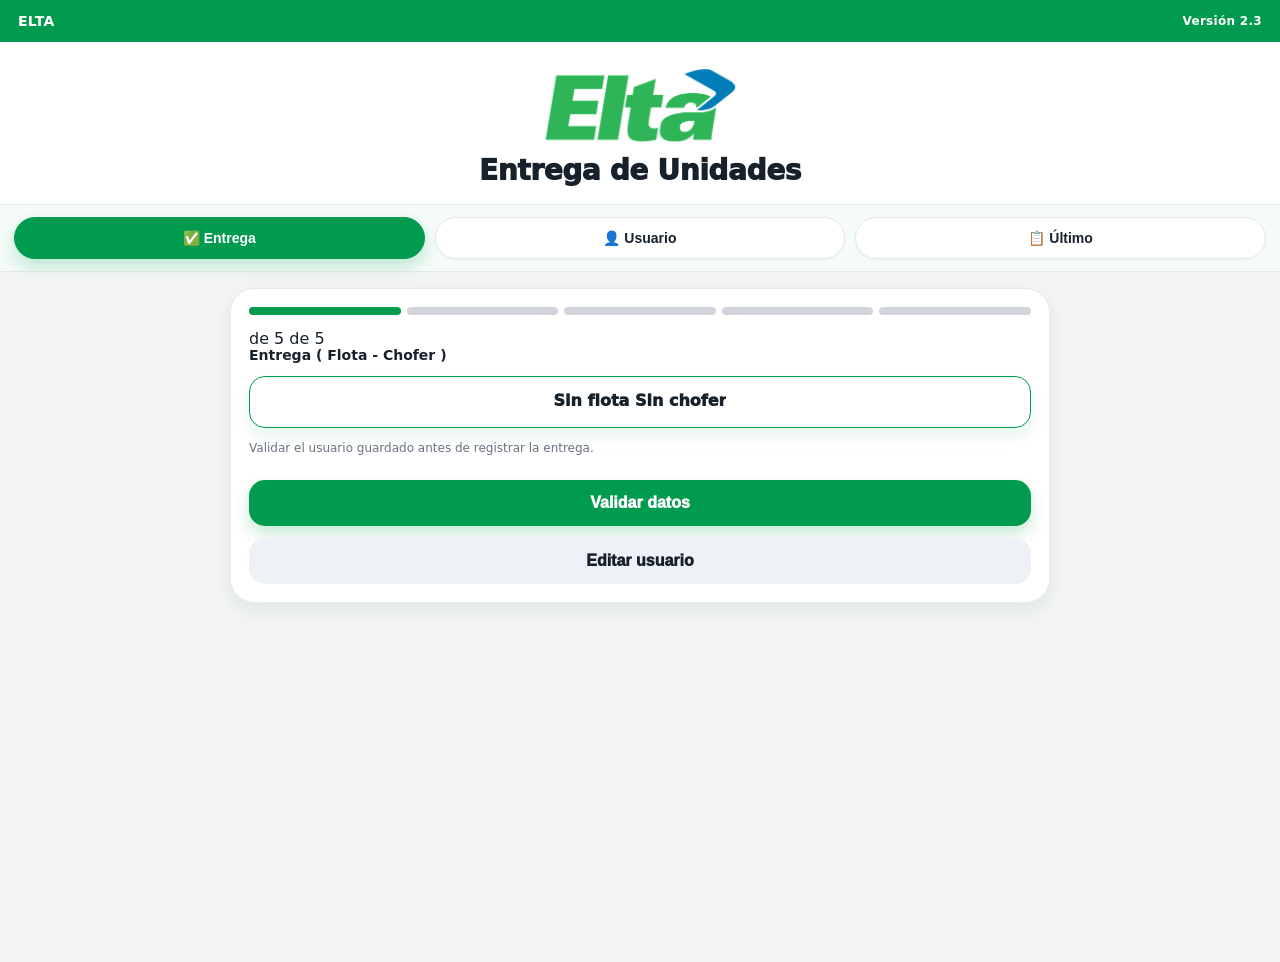
==== app/src/main/assets/index.html @ 5743da61 "Add files via upload" ====
<!doctype html>
<html lang="es">
<head>
<meta charset="utf-8">
<meta name="viewport" content="width=device-width,initial-scale=1,viewport-fit=cover">
<meta name="theme-color" content="#009B4E">
<link rel="manifest" href="manifest.json">
<link rel="stylesheet" href="style.css">
<title>ELTA Registro de Entregas</title>
</head>
<body class="app-shell" data-version="2.3">
<div class="topbar"><span>ELTA</span><span>Versión 2.3</span></div>
<header>
  <div class="logoText">ELTA</div>
  
  <div class="subtitle">Entrega de Unidades</div>
  
</header>

<nav>
  <button id="btn-entrega" onclick="show('entrega')">✅ Entrega</button>
  <button id="btn-usuario" onclick="show('usuario')">👤 Usuario</button>
  <button id="btn-ultimo" onclick="show('ultimo')">📋 Último</button>
</nav>

<main>
<section id="entrega">
  <div class="card">
    <div class="progress"><div class="dot on"></div><div class="dot" id="p2"></div><div class="dot" id="p3"></div><div class="dot" id="p4"></div><div class="dot" id="p5"></div></div>
    de 5</span> de 5</span>
    <h2 id="stepTitle">Confirmar Entrega</h2>
    <div id="stepContent"></div>
  </div>
</section>

<section id="usuario" class="hidden">
  <div class="card">
    <h2>Usuario</h2>
    <label>Número de flota</label>
    <input id="userFleet" placeholder="Ej: 103">
    <label>Nombre de chofer</label>
    <input id="userDriver" placeholder="Nombre y apellido">
    <label>Número de WhatsApp destino</label>
    <input id="userPhone" placeholder="Ej: 5491123456789">
    <p class="small">Ingresar el teléfono con código de país, sin +, espacios ni guiones.</p>
    <button class="btn" onclick="saveUser()">Guardar usuario</button>
    <p id="userMsg" class="small"></p>
  </div>
</section>

<section id="ultimo" class="hidden">
  <div class="card">
    <h2>Último Registro</h2>
    <div id="lastBox" class="summary">Todavía no hay registros enviados.</div>
    <button class="btn secondary" onclick="resendLast()">Reenviar por WhatsApp</button>
  </div>
</section>
</main>

<script src="app.js"></script>
</body>
</html>
---- app/src/main/assets/style.css ----
:root {
  --green:#009B4E;
  --green-dark:#007A3D;
  --blue:#08749C;
  --dark:#17212B;
  --muted:#6B7280;
  --bg:#F3F6F5;
  --card:#FFFFFF;
  --border:#E5E7EB;
  --danger:#B91C1C;
  --warn:#B45309;
}
*{box-sizing:border-box;-webkit-tap-highlight-color:transparent}
html,body{margin:0;min-height:100%;background:var(--green);font-family:Inter,system-ui,-apple-system,BlinkMacSystemFont,"Segoe UI",Arial,sans-serif;color:var(--dark)}
body.app-shell{padding-top:env(safe-area-inset-top);padding-bottom:env(safe-area-inset-bottom)}
.topbar{height:42px;background:var(--green);color:#fff;display:flex;align-items:center;justify-content:space-between;padding:0 18px;font-weight:900;letter-spacing:.3px;font-size:14px}
header{background:#fff;padding:18px;text-align:center;border-bottom:1px solid var(--border);box-shadow:0 2px 10px rgba(0,0,0,.05)}
.logoText{width:200px;height:90px;background:url('elta-logo.png') center/contain no-repeat;display:flex;align-items:center;justify-content:center;margin:0 auto 2px;box-shadow:none;border:0;color:transparent;font-size:0}
.title{font-size:20px;font-weight:950;margin:0;line-height:1.15}
.subtitle{color:var(--dark);font-size:28px;font-weight:950;margin-top:6px;line-height:1.08;letter-spacing:-.4px}
.version{font-size:13px;color:var(--green);font-weight:900;margin-top:5px}
nav{position:sticky;top:0;z-index:10;display:grid;grid-template-columns:repeat(3,1fr);gap:10px;padding:12px 14px;background:rgba(255,255,255,.96);backdrop-filter:blur(12px);border-bottom:1px solid var(--border)}
nav button{border:1px solid var(--border);border-radius:999px;padding:12px 8px;font-size:14px;font-weight:900;background:#fff;color:var(--dark);box-shadow:0 1px 3px rgba(0,0,0,.04)}
nav button.active{background:var(--green);color:#fff;border-color:var(--green);box-shadow:0 8px 16px rgba(0,155,78,.22)}
main{background:var(--bg);min-height:calc(100vh - 210px);padding:16px;padding-bottom:36px}
.card{background:var(--card);border:1px solid rgba(229,231,235,.9);border-radius:24px;padding:18px;margin:0 auto 16px;max-width:820px;box-shadow:0 8px 22px rgba(17,24,39,.08)}
h2{font-size:14px;line-height:1.1;margin:0 0 8px;color:var(--dark)}
h3{font-size:15px;margin:10px 0 7px}
label{display:block;margin:12px 0 6px;color:var(--dark);font-size:13px;font-weight:900}
input,select,textarea{width:100%;border:1px solid #D1D5DB;background:#fff;border-radius:16px;padding:14px 15px;min-height:52px;font-size:17px;color:#111827;outline:none}
input:focus,select:focus,textarea:focus{border-color:var(--green);box-shadow:0 0 0 4px rgba(0,155,78,.14)}
textarea{min-height:90px;resize:vertical}
.row{display:grid;grid-template-columns:1fr 1fr;gap:12px}
.btn,button.btn{width:100%;border:0;border-radius:16px;padding:14px 16px;margin-top:12px;background:var(--green);color:#fff;font-weight:950;font-size:16px;box-shadow:0 8px 16px rgba(0,155,78,.22)}
.btn.secondary{background:var(--blue);box-shadow:0 8px 16px rgba(8,116,156,.18)}
.btn.light{background:#EEF2F7;color:var(--dark);box-shadow:none}
.btn.danger{background:var(--danger);box-shadow:0 8px 16px rgba(185,28,28,.16)}
.small{color:var(--muted);font-size:12px;line-height:1.35}
.ok{color:var(--green);font-weight:900}
.warnText{color:var(--warn);font-weight:900}
.hidden{display:none!important}
.stepPill{display:inline-flex;align-items:center;justify-content:center;background:#E8F7EF;color:var(--green-dark);border-radius:999px;padding:6px 10px;font-weight:950;font-size:12px;margin-bottom:8px}
.summary{background:#F8FAFC;border:1px dashed #CBD5E1;border-radius:18px;padding:12px;white-space:pre-wrap;font-size:14px;line-height:1.45}
.chip{display:inline-flex;align-items:center;gap:8px;background:#F1F5F9;border:1px solid #E2E8F0;border-radius:999px;padding:8px 10px;margin:5px 5px 0 0;font-weight:800;font-size:13px}
.chip button{border:0;background:transparent;color:var(--danger);font-weight:950;font-size:16px}
.statgrid{display:grid;grid-template-columns:repeat(2,1fr);gap:10px}
.stat{background:#F8FAFC;border:1px solid #E5E7EB;border-radius:18px;padding:12px;text-align:center}
.stat b{font-size:20px}
.progress{display:grid;grid-template-columns:repeat(5,1fr);gap:6px;margin-bottom:14px}
.dot{height:8px;border-radius:999px;background:#D1D5DB}
.dot.on{background:var(--green)}
video{width:100%;border-radius:18px;background:#000;margin-top:12px}
@media(max-width:560px){.row{grid-template-columns:1fr} nav button{font-size:13px;padding:11px 5px}.card{border-radius:22px;padding:16px}}

.stepHint{font-size:12px;color:var(--muted);line-height:1.35}.destInfo{font-size:13px;color:var(--dark);font-weight:800;margin-top:8px}.debugDest{font-size:11px;color:#6B7280;margin-top:8px}

.compactInfo{
  font-size:12px;
  font-weight:800;
  line-height:1.35;
}





@media(max-width:360px){
  
}

.userLine{
  display:grid;
  grid-template-columns:1fr 1fr;
  gap:12px;
  align-items:stretch;
  margin-top:12px;
}
.userBox{
  background:#FFFFFF;
  border:1px solid var(--green);
  border-radius:16px;
  min-height:52px;
  height:52px;
  padding:8px 12px;
  display:flex;
  flex-direction:column;
  justify-content:center;
  box-shadow:0 8px 16px rgba(0,155,78,.10);
}
.userBox span{
  font-size:11px;
  color:#6B7280;
  font-weight:900;
  line-height:1;
}
.userBox b{
  font-size:16px;
  color:#17212B;
  font-weight:950;
  line-height:1.15;
  white-space:nowrap;
  overflow:hidden;
  text-overflow:ellipsis;
}
@media(max-width:360px){
  .userLine{grid-template-columns:1fr 1fr;gap:8px}
  .userBox{padding:8px 8px}
  .userBox b{font-size:14px}
  .subtitle{font-size:24px}
}

.unifiedUserBox{
  width:100%;
  background:#FFFFFF;
  border:1px solid var(--green);
  border-radius:16px;
  min-height:52px;
  height:52px;
  padding:8px 12px;
  display:flex;
  align-items:center;
  justify-content:center;
  box-shadow:0 8px 16px rgba(0,155,78,.10);
  margin-top:12px;
}
.unifiedUserBox b{
  font-size:16px;
  color:#17212B;
  font-weight:950;
  line-height:1.15;
  text-align:center;
  white-space:nowrap;
  overflow:hidden;
  text-overflow:ellipsis;
  max-width:100%;
}
@media(max-width:360px){
  .unifiedUserBox b{font-size:14px}
}


/* V7 - Campo unico Flota .- Chofer */
.userLine,
.statgrid{
  display:none !important;
}
.unifiedUserBox{
  width:100%;
  background:#FFFFFF;
  border:1px solid var(--green);
  border-radius:16px;
  min-height:52px;
  height:52px;
  padding:8px 12px;
  display:flex !important;
  align-items:center;
  justify-content:center;
  box-shadow:0 8px 16px rgba(0,155,78,.10);
  margin-top:12px;
  margin-bottom:8px;
}
.unifiedUserBox b{
  font-size:16px;
  color:#17212B;
  font-weight:950;
  line-height:1.15;
  text-align:center;
  white-space:nowrap;
  overflow:hidden;
  text-overflow:ellipsis;
  max-width:100%;
}
.topbar span:last-child{
  font-size:12px;
  font-weight:900;
}
@media(max-width:360px){
  .unifiedUserBox b{font-size:14px}
}


/* V9 - destino entrega y volver */
.destinoEntregaCard{
  background:#E9FBEF;
  border:1.5px solid #8FD19E;
  border-radius:14px;
  padding:14px 16px;
  margin-top:10px;
  color:#2E7D32;
  line-height:1.22;
}
.destinoEntregaCard .destLabel{
  font-size:17px;
  font-weight:800;
  margin-bottom:4px;
}
.destinoEntregaCard .destName{
  font-size:19px;
  font-weight:950;
  text-transform:uppercase;
  margin-bottom:4px;
}
.destinoEntregaCard .destMeta{
  font-size:17px;
  font-weight:500;
}
.btn.back{
  background:#EEF2F7;
  color:#17212B;
  box-shadow:none;
  border:1px solid #CBD5E1;
}
.stepActions{
  display:grid;
  grid-template-columns:1fr 1fr;
  gap:10px;
}
@media(max-width:420px){
  .destinoEntregaCard .destLabel{font-size:16px}
  .destinoEntregaCard .destName{font-size:17px}
  .destinoEntregaCard .destMeta{font-size:16px}
}


.destStreet{
  font-size:16px;
  font-weight:700;
  color:#2E7D32;
  margin-top:3px;
}

.stepPill{letter-spacing:0.2px;word-spacing:3px;}


/* V2.1 - correcciones visuales */
.stepPill{
  display:inline-flex !important;
  align-items:center !important;
  gap:6px !important;
  white-space:nowrap !important;
  letter-spacing:0 !important;
  word-spacing:normal !important;
}
.stepPill #stepNum{
  display:inline-block !important;
  min-width:18px !important;
  text-align:center !important;
}
.destStreet,
.destAddress{
  font-size:16px !important;
  font-weight:700 !important;
  color:#2E7D32 !important;
  margin-top:4px !important;
  line-height:1.25 !important;
}


.stepPill{
  display:inline-flex !important;
  align-items:center !important;
  gap:0 !important;
  letter-spacing:0 !important;
  word-spacing:0 !important;
  white-space:nowrap !important;
}
.stepPill #stepNum{
  margin:0 !important;
  padding:0 !important;
  min-width:auto !important;
}

.stepPill{display:none !important;visibility:hidden !important;}
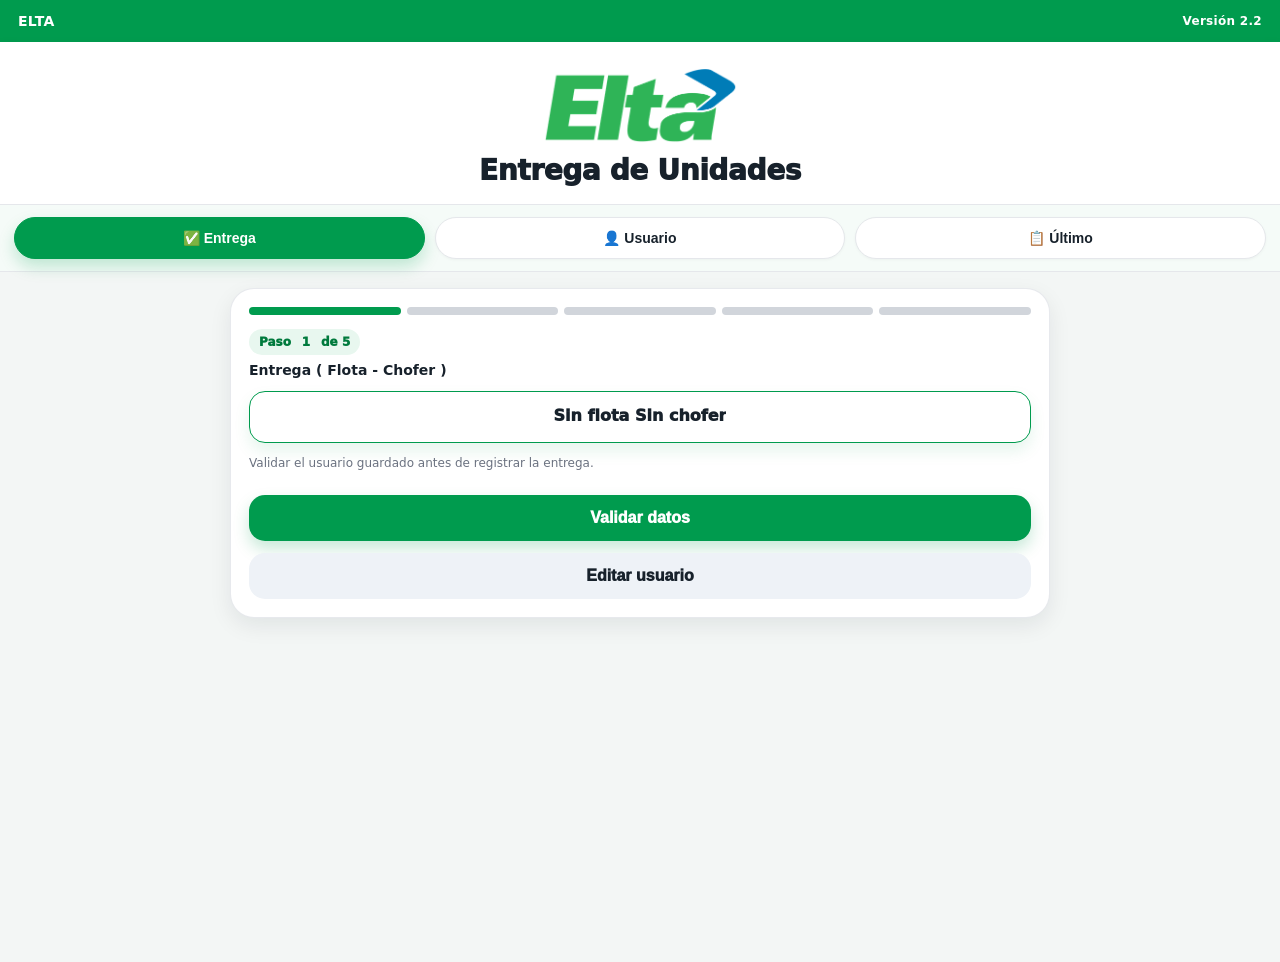
==== commit e655d661: "Add files via upload" ====
--- a/app/src/main/assets/index.html
+++ b/app/src/main/assets/index.html
@@ -8,8 +8,8 @@
 <link rel="stylesheet" href="style.css">
 <title>ELTA Registro de Entregas</title>
 </head>
-<body class="app-shell" data-version="2.3">
-<div class="topbar"><span>ELTA</span><span>Versión 2.3</span></div>
+<body class="app-shell" data-version="2.2">
+<div class="topbar"><span>ELTA</span><span>Versión 2.2</span></div>
 <header>
   <div class="logoText">ELTA</div>
   
@@ -27,7 +27,7 @@
 <section id="entrega">
   <div class="card">
     <div class="progress"><div class="dot on"></div><div class="dot" id="p2"></div><div class="dot" id="p3"></div><div class="dot" id="p4"></div><div class="dot" id="p5"></div></div>
-    de 5</span> de 5</span>
+    <span class="stepPill">Paso <span id="stepNum">1</span> de 5</span>
     <h2 id="stepTitle">Confirmar Entrega</h2>
     <div id="stepContent"></div>
   </div>
--- a/app/src/main/assets/style.css
+++ b/app/src/main/assets/style.css
@@ -255,20 +255,3 @@
   margin-top:4px !important;
   line-height:1.25 !important;
 }
-
-
-.stepPill{
-  display:inline-flex !important;
-  align-items:center !important;
-  gap:0 !important;
-  letter-spacing:0 !important;
-  word-spacing:0 !important;
-  white-space:nowrap !important;
-}
-.stepPill #stepNum{
-  margin:0 !important;
-  padding:0 !important;
-  min-width:auto !important;
-}
-
-.stepPill{display:none !important;visibility:hidden !important;}
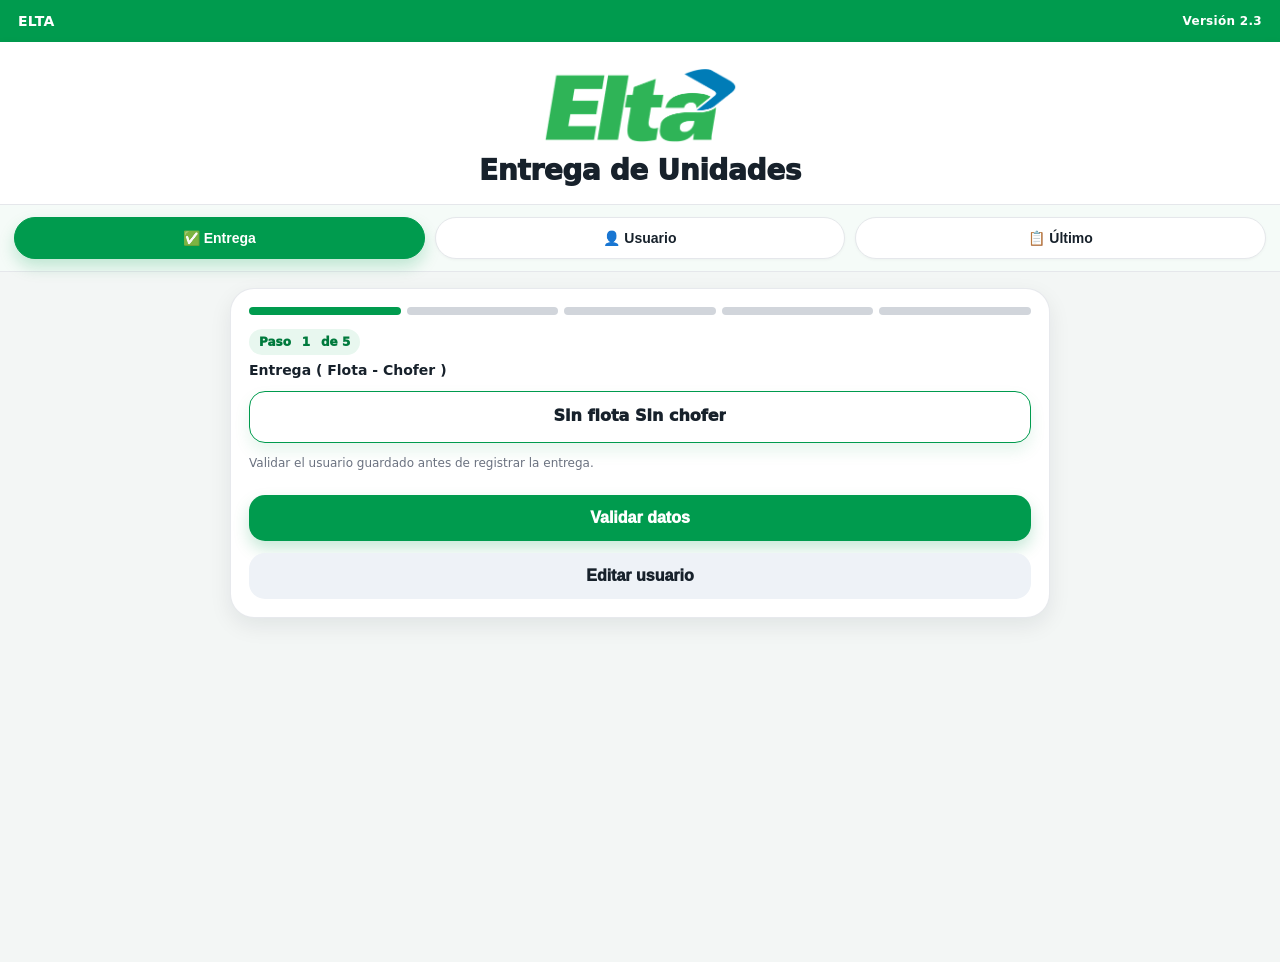
==== commit 2bd459ee: "Add files via upload" ====
--- a/app/src/main/assets/index.html
+++ b/app/src/main/assets/index.html
@@ -8,8 +8,8 @@
 <link rel="stylesheet" href="style.css">
 <title>ELTA Registro de Entregas</title>
 </head>
-<body class="app-shell" data-version="2.2">
-<div class="topbar"><span>ELTA</span><span>Versión 2.2</span></div>
+<body class="app-shell" data-version="2.3">
+<div class="topbar"><span>ELTA</span><span>Versión 2.3</span></div>
 <header>
   <div class="logoText">ELTA</div>
   
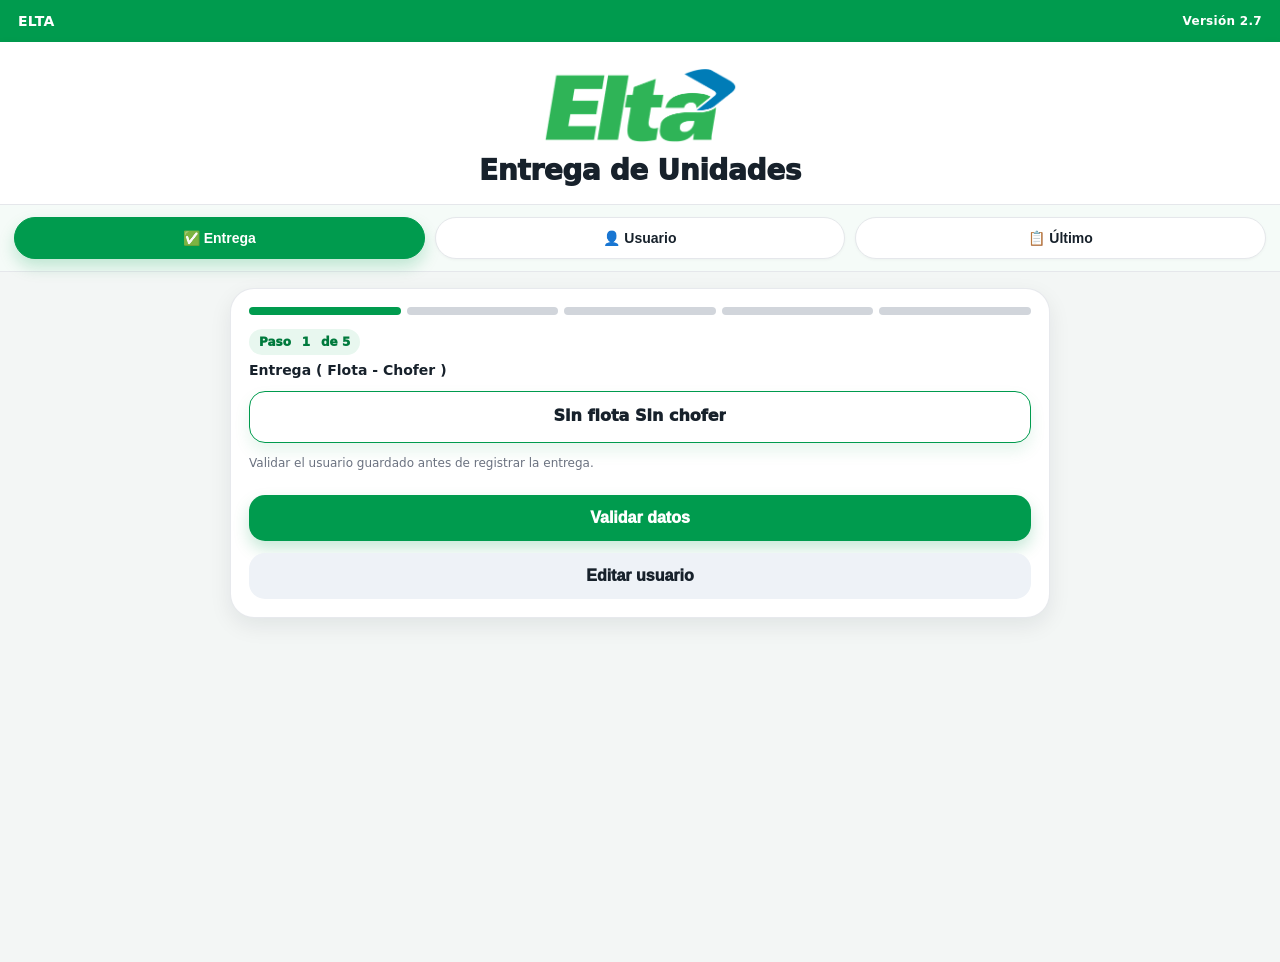
==== commit 940a3b47: "Add files via upload" ====
--- a/app/src/main/assets/index.html
+++ b/app/src/main/assets/index.html
@@ -8,8 +8,8 @@
 <link rel="stylesheet" href="style.css">
 <title>ELTA Registro de Entregas</title>
 </head>
-<body class="app-shell" data-version="2.3">
-<div class="topbar"><span>ELTA</span><span>Versión 2.3</span></div>
+<body class="app-shell" data-version="2.7">
+<div class="topbar"><span>ELTA</span><span>Versión 2.7</span></div>
 <header>
   <div class="logoText">ELTA</div>
   
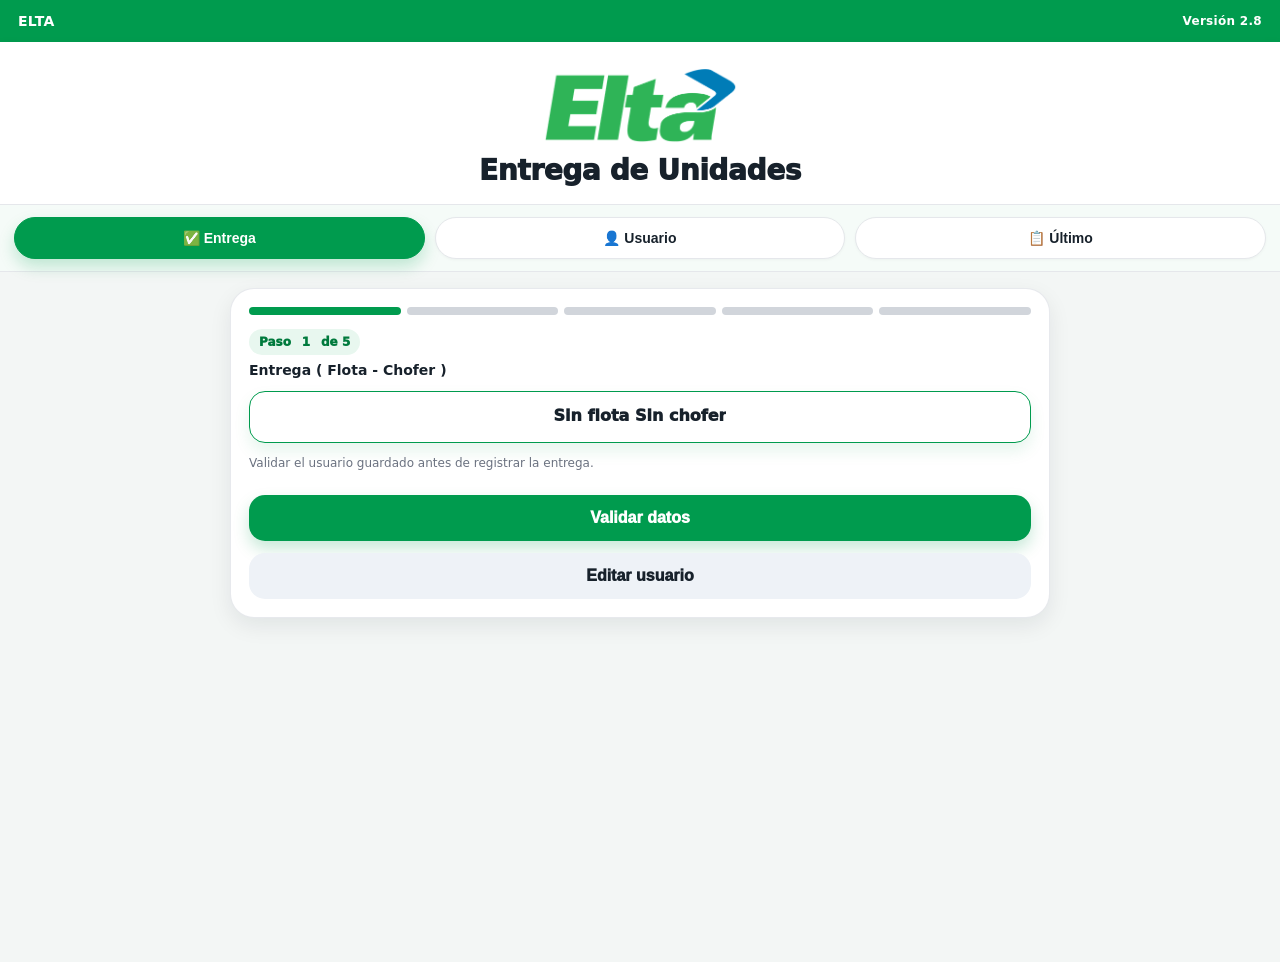
==== commit 0c16a9e0: "Add files via upload" ====
--- a/app/src/main/assets/index.html
+++ b/app/src/main/assets/index.html
@@ -8,8 +8,8 @@
 <link rel="stylesheet" href="style.css">
 <title>ELTA Registro de Entregas</title>
 </head>
-<body class="app-shell" data-version="2.7">
-<div class="topbar"><span>ELTA</span><span>Versión 2.7</span></div>
+<body class="app-shell" data-version="2.8">
+<div class="topbar"><span>ELTA</span><span>Versión 2.8</span></div>
 <header>
   <div class="logoText">ELTA</div>
   
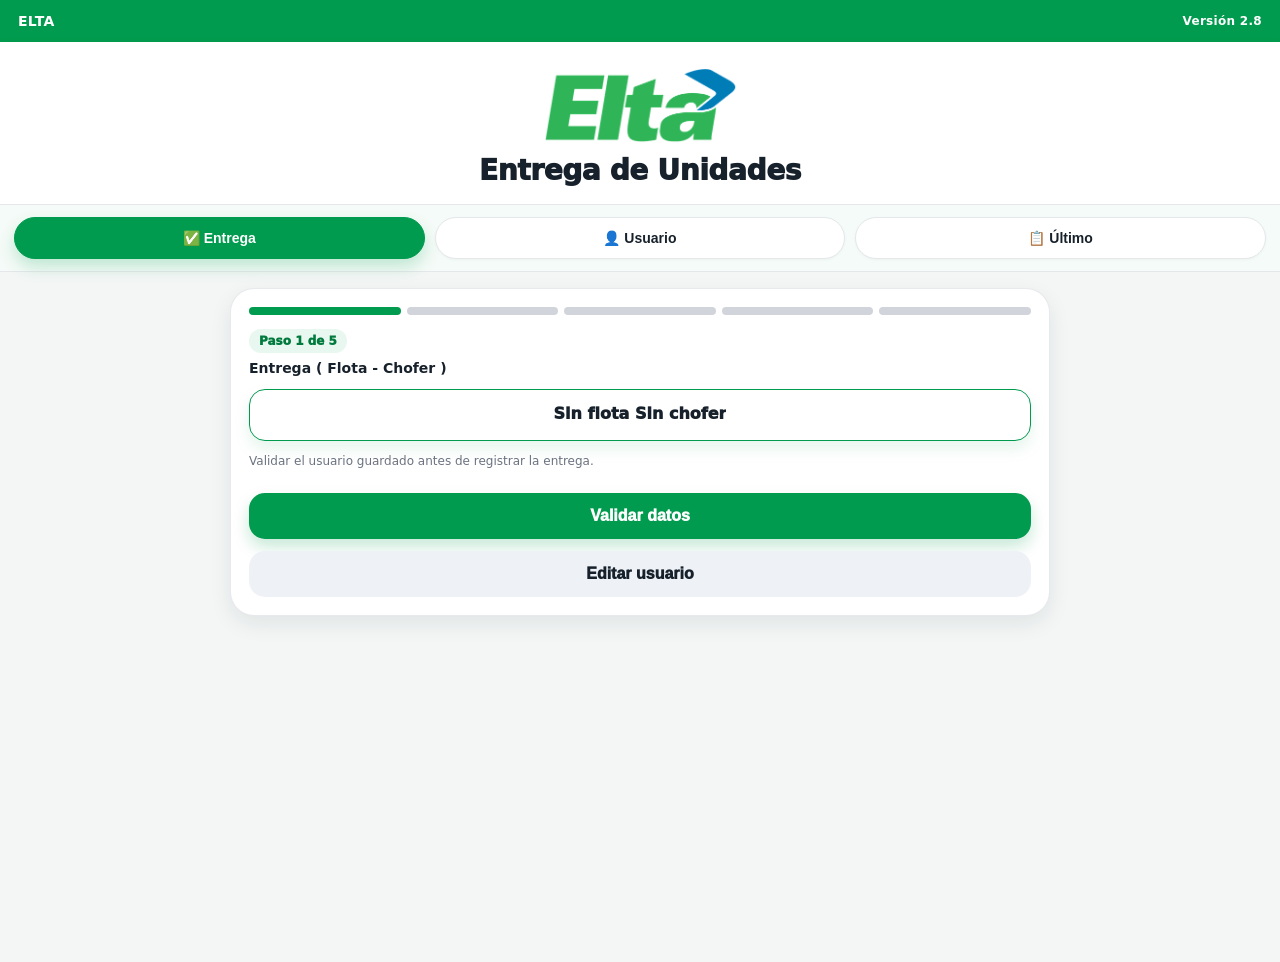
==== commit 1add655d: "Add files via upload" ====
--- a/app/src/main/assets/index.html
+++ b/app/src/main/assets/index.html
@@ -27,7 +27,7 @@
 <section id="entrega">
   <div class="card">
     <div class="progress"><div class="dot on"></div><div class="dot" id="p2"></div><div class="dot" id="p3"></div><div class="dot" id="p4"></div><div class="dot" id="p5"></div></div>
-    <span class="stepPill">Paso <span id="stepNum">1</span> de 5</span>
+    <span class="stepPill" id="stepPillText">Paso 1 de 5</span>
     <h2 id="stepTitle">Confirmar Entrega</h2>
     <div id="stepContent"></div>
   </div>
--- a/app/src/main/assets/style.css
+++ b/app/src/main/assets/style.css
@@ -255,3 +255,25 @@
   margin-top:4px !important;
   line-height:1.25 !important;
 }
+
+
+/* FIX DEFINITIVO PASOS SIN ESPACIOS */
+.stepPill{
+  display:inline-block !important;
+  background:#E8F7EF !important;
+  color:#007A3D !important;
+  border-radius:999px !important;
+  padding:6px 10px !important;
+  margin:0 0 8px 0 !important;
+  font-size:12px !important;
+  font-weight:950 !important;
+  line-height:1 !important;
+  white-space:nowrap !important;
+  letter-spacing:0 !important;
+  word-spacing:0 !important;
+  min-width:0 !important;
+  width:auto !important;
+}
+#stepNum{
+  display:none !important;
+}
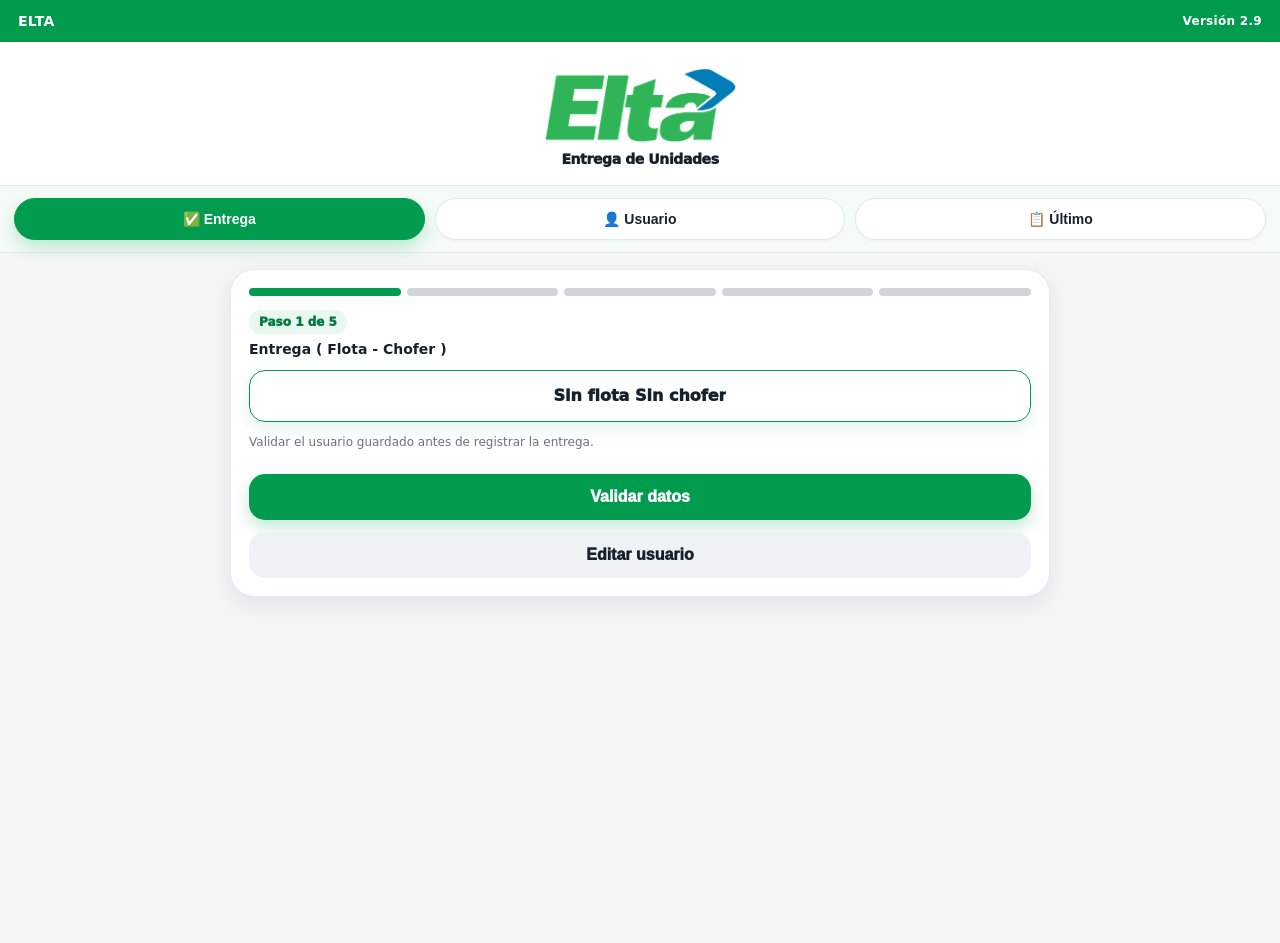
==== commit 783350ed: "Add files via upload" ====
--- a/app/src/main/assets/index.html
+++ b/app/src/main/assets/index.html
@@ -8,8 +8,8 @@
 <link rel="stylesheet" href="style.css">
 <title>ELTA Registro de Entregas</title>
 </head>
-<body class="app-shell" data-version="2.8">
-<div class="topbar"><span>ELTA</span><span>Versión 2.8</span></div>
+<body class="app-shell" data-version="2.9">
+<div class="topbar"><span>ELTA</span><span>Versión 2.9</span></div>
 <header>
   <div class="logoText">ELTA</div>
   
--- a/app/src/main/assets/style.css
+++ b/app/src/main/assets/style.css
@@ -277,3 +277,10 @@
 #stepNum{
   display:none !important;
 }
+
+/* V2.9 - titulo reducido para APK */
+.subtitle{
+  font-size:14px !important;
+  line-height:1.1 !important;
+  margin-top:2px !important;
+}
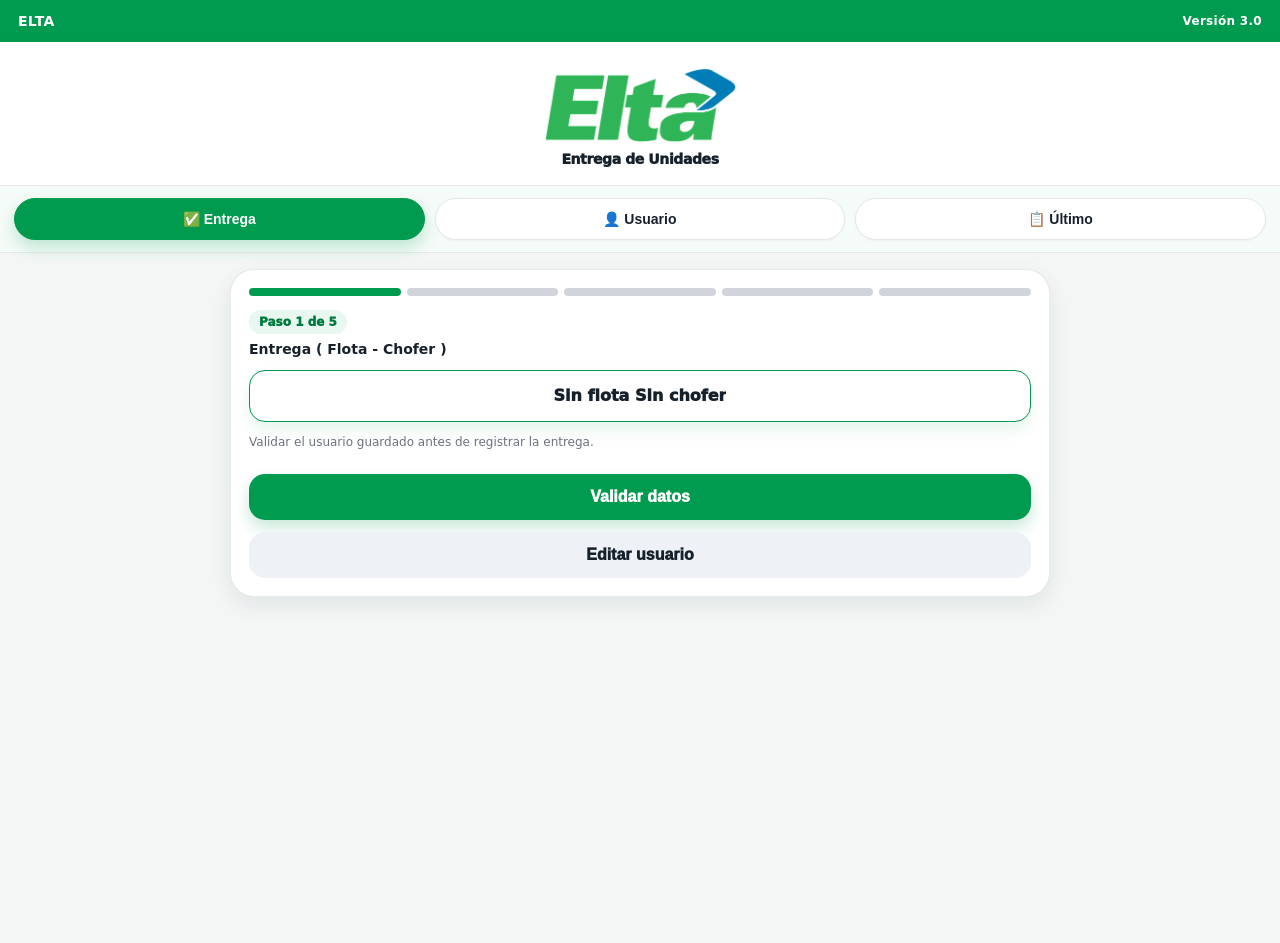
==== commit 20c904de: "Add files via upload" ====
--- a/app/src/main/assets/index.html
+++ b/app/src/main/assets/index.html
@@ -8,8 +8,8 @@
 <link rel="stylesheet" href="style.css">
 <title>ELTA Registro de Entregas</title>
 </head>
-<body class="app-shell" data-version="2.9">
-<div class="topbar"><span>ELTA</span><span>Versión 2.9</span></div>
+<body class="app-shell" data-version="3.0">
+<div class="topbar"><span>ELTA</span><span>Versión 3.0</span></div>
 <header>
   <div class="logoText">ELTA</div>
   
